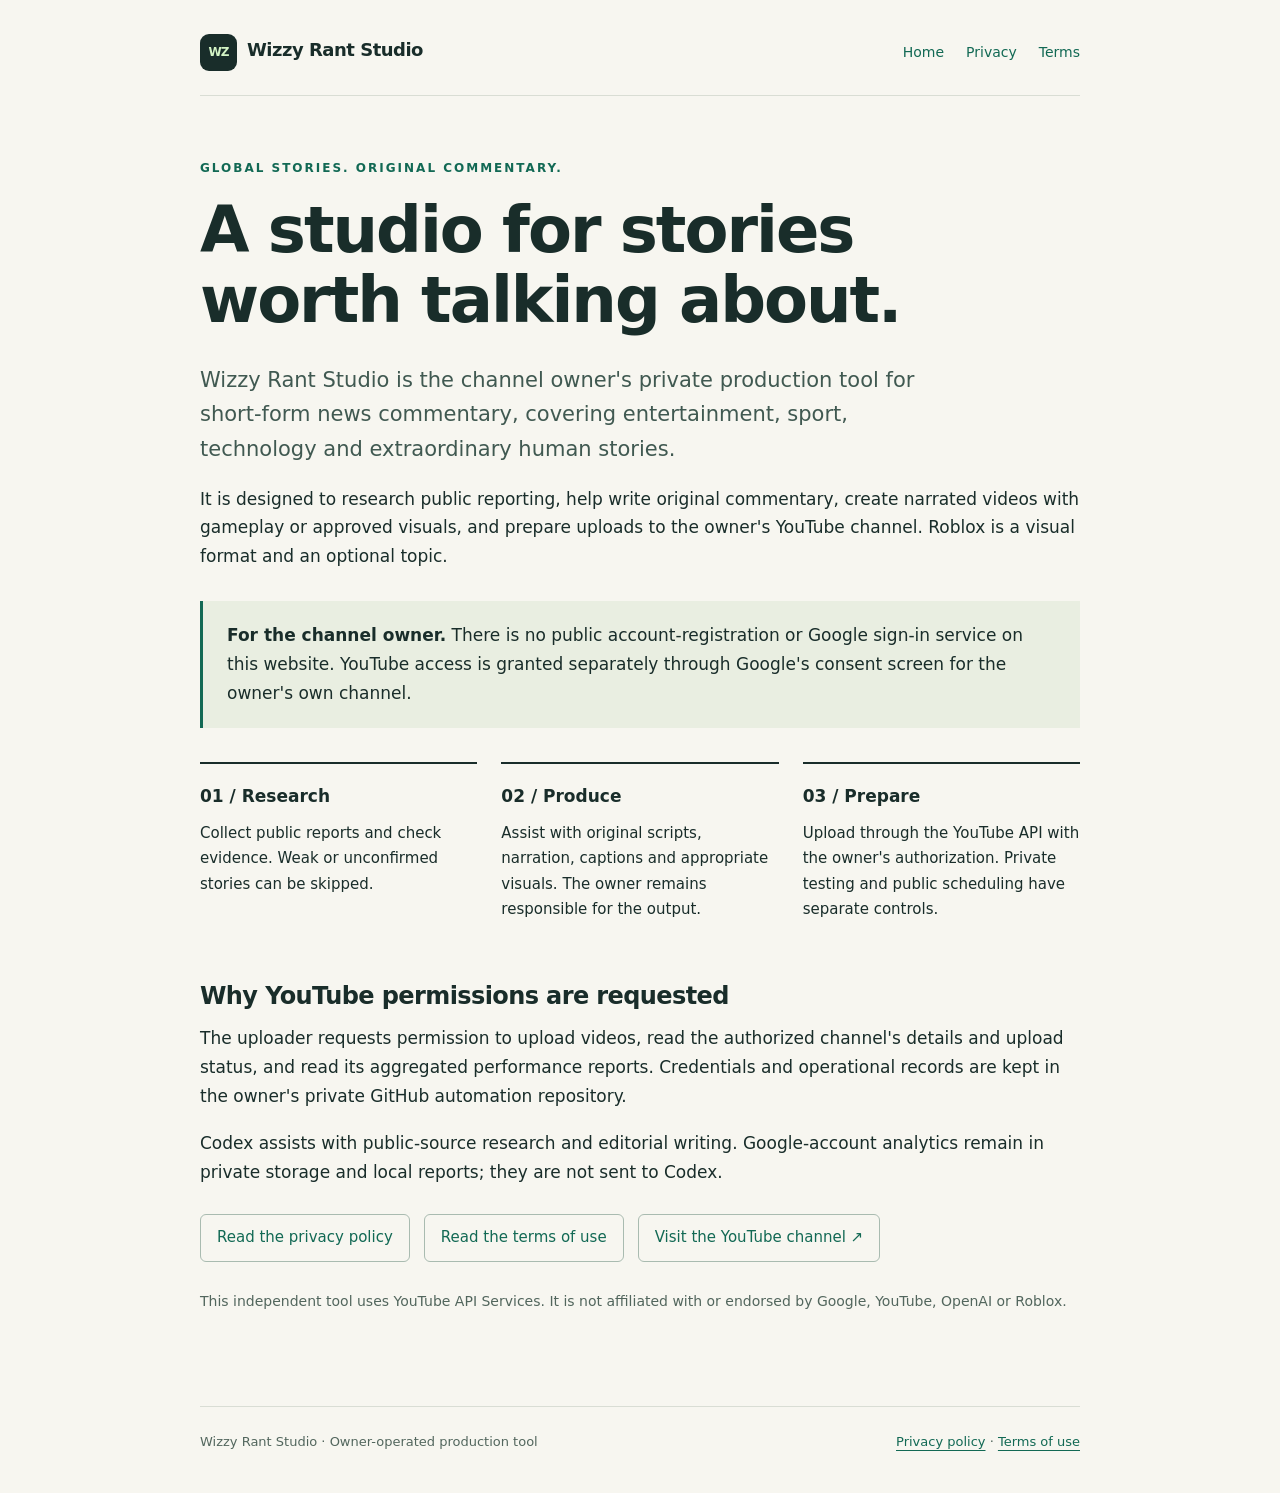
==== wizzy-rant-studio/index.html @ b4275714 "Publish Wizzy Rant Studio homepage and privacy policies" ====
<!doctype html><html lang="en"><head><meta charset="utf-8"><meta name="viewport" content="width=device-width,initial-scale=1"><title>Home | Wizzy Rant Studio</title><meta name="description" content="Wizzy Rant Studio: the channel owner's news commentary production tool. Learn how it works, handles account data and uses YouTube authorization."><link rel="stylesheet" href="style.css"></head><body><header><a class="brand" href="./"><span aria-hidden="true">WZ</span>Wizzy Rant Studio</a><nav aria-label="Main navigation"><a href="./" aria-current="page">Home</a><a href="privacy.html">Privacy</a><a href="terms.html">Terms</a></nav></header><main><p class="eyebrow">Global stories. Original commentary.</p><h1>A studio for stories worth talking about.</h1><p class="lead">Wizzy Rant Studio is the channel owner's private production tool for short-form news commentary, covering entertainment, sport, technology and extraordinary human stories.</p><p>It is designed to research public reporting, help write original commentary, create narrated videos with gameplay or approved visuals, and prepare uploads to the owner's YouTube channel. Roblox is a visual format and an optional topic.</p><div class="notice"><strong>For the channel owner.</strong> There is no public account-registration or Google sign-in service on this website. YouTube access is granted separately through Google's consent screen for the owner's own channel.</div><section aria-label="How the studio works" class="flow"><article><b>01 / Research</b><p>Collect public reports and check evidence. Weak or unconfirmed stories can be skipped.</p></article><article><b>02 / Produce</b><p>Assist with original scripts, narration, captions and appropriate visuals. The owner remains responsible for the output.</p></article><article><b>03 / Prepare</b><p>Upload through the YouTube API with the owner's authorization. Private testing and public scheduling have separate controls.</p></article></section><h2>Why YouTube permissions are requested</h2><p>The uploader requests permission to upload videos, read the authorized channel's details and upload status, and read its aggregated performance reports. Credentials and operational records are kept in the owner's private GitHub automation repository.</p><p>Codex assists with public-source research and editorial writing. Google-account analytics remain in private storage and local reports; they are not sent to Codex.</p><div class="links"><a href="privacy.html">Read the privacy policy</a><a href="terms.html">Read the terms of use</a><a href="https://www.youtube.com/@Wizzy-Rant">Visit the YouTube channel ↗</a></div><p class="small">This independent tool uses YouTube API Services. It is not affiliated with or endorsed by Google, YouTube, OpenAI or Roblox.</p></main><footer><span>Wizzy Rant Studio · Owner-operated production tool</span><span><a href="privacy.html">Privacy policy</a> · <a href="terms.html">Terms of use</a></span></footer></body></html>
---- wizzy-rant-studio/style.css ----
*{box-sizing:border-box}html{color-scheme:light}body{margin:0;background:#f7f6f0;color:#192d2a;font:17px/1.7 system-ui,-apple-system,BlinkMacSystemFont,"Segoe UI",sans-serif}a{color:#126954;text-underline-offset:4px}a:hover{color:#083d31}a:focus-visible{outline:3px solid #e1853b;outline-offset:5px}header,main,footer{width:min(100% - 48px,880px);margin:auto}header{padding:34px 0 24px;border-bottom:1px solid #d9ddd4;display:flex;align-items:center;justify-content:space-between;gap:24px}.brand{font-weight:800;text-decoration:none;font-size:18px;letter-spacing:-.5px;color:#192d2a}.brand span{display:inline-grid;place-items:center;background:#192d2a;color:#d3f4c5;border-radius:9px;width:37px;height:37px;font-size:12px;letter-spacing:-1px;margin-right:10px}nav{display:flex;gap:22px;font-size:14px}nav a{text-decoration:none}main{padding:62px 0 74px}.eyebrow{font-size:12px;font-weight:800;text-transform:uppercase;letter-spacing:2px;color:#126954;margin:0 0 18px}h1{font-size:clamp(36px,6vw,64px);line-height:1.08;letter-spacing:-2px;margin:0 0 28px;max-width:760px}h2{font-size:24px;line-height:1.3;letter-spacing:-.6px;margin:40px 0 12px}p{margin:0 0 18px}.lead{font-size:21px;line-height:1.65;max-width:740px;color:#405951}.notice{background:#e9eee1;border-left:3px solid #126954;padding:20px 24px;margin:30px 0}.flow{display:grid;grid-template-columns:repeat(3,1fr);gap:24px;margin:34px 0}.flow article{border-top:2px solid #192d2a;padding-top:18px}.flow b{display:block;margin-bottom:10px}.flow p{font-size:15px}.links{display:flex;gap:14px;flex-wrap:wrap;margin:28px 0}.links a{border:1px solid #a9bbb0;border-radius:6px;padding:10px 16px;text-decoration:none;font-size:15px}ul{padding-left:24px}li{margin:9px 0}.small{font-size:14px;color:#52665d}.policy{max-width:760px}footer{border-top:1px solid #d9ddd4;padding:24px 0 40px;font-size:13px;color:#52665d;display:flex;justify-content:space-between;gap:18px;flex-wrap:wrap}@media(max-width:600px){header,main,footer{width:calc(100% - 36px)}header{align-items:flex-start;flex-direction:column;gap:16px;padding-top:24px}nav{gap:22px}main{padding:42px 0 54px}.flow{grid-template-columns:1fr;gap:16px}h1{letter-spacing:-1.2px}.lead{font-size:19px}.notice{padding:16px 18px}}
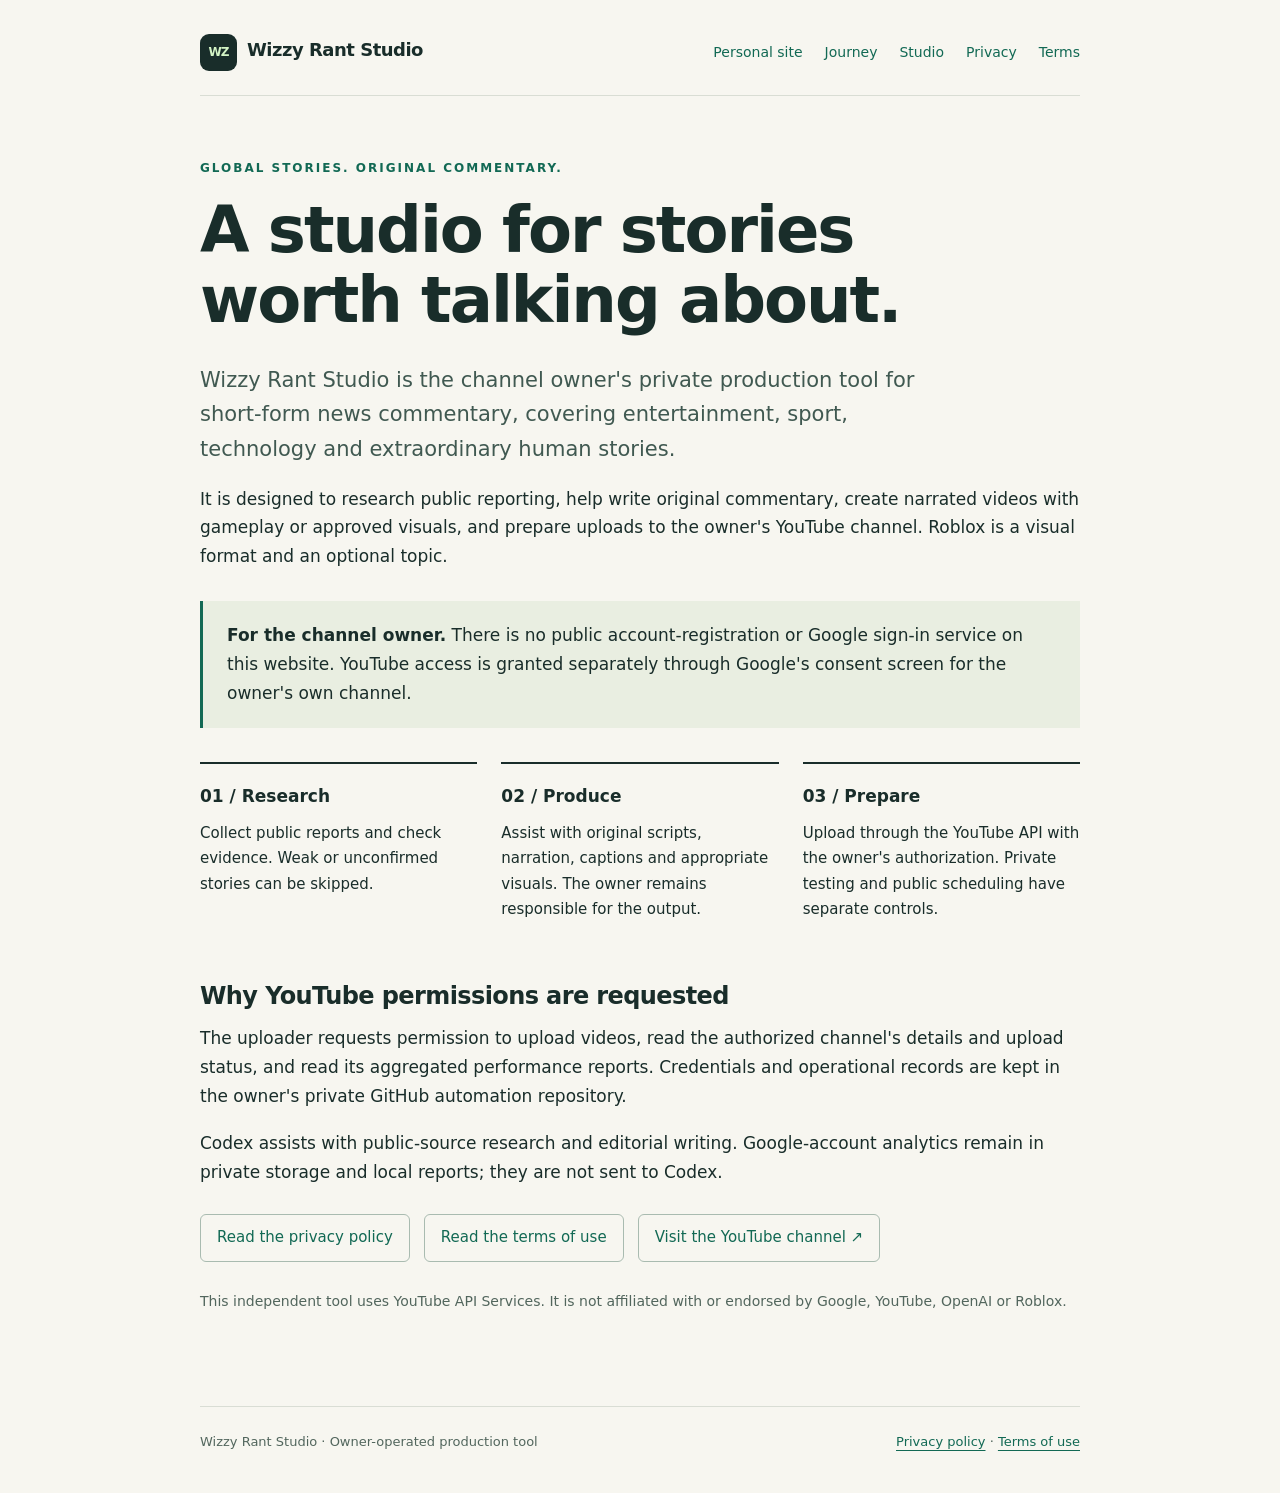
==== commit 0099ff04: "Add YouTube journey journal and link it from the personal homepage" ====
--- a/wizzy-rant-studio/index.html
+++ b/wizzy-rant-studio/index.html
@@ -1 +1 @@
-<!doctype html><html lang="en"><head><meta charset="utf-8"><meta name="viewport" content="width=device-width,initial-scale=1"><title>Home | Wizzy Rant Studio</title><meta name="description" content="Wizzy Rant Studio: the channel owner's news commentary production tool. Learn how it works, handles account data and uses YouTube authorization."><link rel="stylesheet" href="style.css"></head><body><header><a class="brand" href="./"><span aria-hidden="true">WZ</span>Wizzy Rant Studio</a><nav aria-label="Main navigation"><a href="./" aria-current="page">Home</a><a href="privacy.html">Privacy</a><a href="terms.html">Terms</a></nav></header><main><p class="eyebrow">Global stories. Original commentary.</p><h1>A studio for stories worth talking about.</h1><p class="lead">Wizzy Rant Studio is the channel owner's private production tool for short-form news commentary, covering entertainment, sport, technology and extraordinary human stories.</p><p>It is designed to research public reporting, help write original commentary, create narrated videos with gameplay or approved visuals, and prepare uploads to the owner's YouTube channel. Roblox is a visual format and an optional topic.</p><div class="notice"><strong>For the channel owner.</strong> There is no public account-registration or Google sign-in service on this website. YouTube access is granted separately through Google's consent screen for the owner's own channel.</div><section aria-label="How the studio works" class="flow"><article><b>01 / Research</b><p>Collect public reports and check evidence. Weak or unconfirmed stories can be skipped.</p></article><article><b>02 / Produce</b><p>Assist with original scripts, narration, captions and appropriate visuals. The owner remains responsible for the output.</p></article><article><b>03 / Prepare</b><p>Upload through the YouTube API with the owner's authorization. Private testing and public scheduling have separate controls.</p></article></section><h2>Why YouTube permissions are requested</h2><p>The uploader requests permission to upload videos, read the authorized channel's details and upload status, and read its aggregated performance reports. Credentials and operational records are kept in the owner's private GitHub automation repository.</p><p>Codex assists with public-source research and editorial writing. Google-account analytics remain in private storage and local reports; they are not sent to Codex.</p><div class="links"><a href="privacy.html">Read the privacy policy</a><a href="terms.html">Read the terms of use</a><a href="https://www.youtube.com/@Wizzy-Rant">Visit the YouTube channel ↗</a></div><p class="small">This independent tool uses YouTube API Services. It is not affiliated with or endorsed by Google, YouTube, OpenAI or Roblox.</p></main><footer><span>Wizzy Rant Studio · Owner-operated production tool</span><span><a href="privacy.html">Privacy policy</a> · <a href="terms.html">Terms of use</a></span></footer></body></html>+<!doctype html><html lang="en"><head><meta charset="utf-8"><meta name="viewport" content="width=device-width,initial-scale=1"><title>Home | Wizzy Rant Studio</title><meta name="description" content="Wizzy Rant Studio: the channel owner's news commentary production tool. Learn how it works, handles account data and uses YouTube authorization."><link rel="stylesheet" href="style.css"></head><body><header><a class="brand" href="./"><span aria-hidden="true">WZ</span>Wizzy Rant Studio</a><nav aria-label="Main navigation"><a href="../">Personal site</a><a href="../youtube/">Journey</a><a href="./" aria-current="page">Studio</a><a href="privacy.html">Privacy</a><a href="terms.html">Terms</a></nav></header><main><p class="eyebrow">Global stories. Original commentary.</p><h1>A studio for stories worth talking about.</h1><p class="lead">Wizzy Rant Studio is the channel owner's private production tool for short-form news commentary, covering entertainment, sport, technology and extraordinary human stories.</p><p>It is designed to research public reporting, help write original commentary, create narrated videos with gameplay or approved visuals, and prepare uploads to the owner's YouTube channel. Roblox is a visual format and an optional topic.</p><div class="notice"><strong>For the channel owner.</strong> There is no public account-registration or Google sign-in service on this website. YouTube access is granted separately through Google's consent screen for the owner's own channel.</div><section aria-label="How the studio works" class="flow"><article><b>01 / Research</b><p>Collect public reports and check evidence. Weak or unconfirmed stories can be skipped.</p></article><article><b>02 / Produce</b><p>Assist with original scripts, narration, captions and appropriate visuals. The owner remains responsible for the output.</p></article><article><b>03 / Prepare</b><p>Upload through the YouTube API with the owner's authorization. Private testing and public scheduling have separate controls.</p></article></section><h2>Why YouTube permissions are requested</h2><p>The uploader requests permission to upload videos, read the authorized channel's details and upload status, and read its aggregated performance reports. Credentials and operational records are kept in the owner's private GitHub automation repository.</p><p>Codex assists with public-source research and editorial writing. Google-account analytics remain in private storage and local reports; they are not sent to Codex.</p><div class="links"><a href="privacy.html">Read the privacy policy</a><a href="terms.html">Read the terms of use</a><a href="https://www.youtube.com/@Wizzy-Rant">Visit the YouTube channel ↗</a></div><p class="small">This independent tool uses YouTube API Services. It is not affiliated with or endorsed by Google, YouTube, OpenAI or Roblox.</p></main><footer><span>Wizzy Rant Studio · Owner-operated production tool</span><span><a href="privacy.html">Privacy policy</a> · <a href="terms.html">Terms of use</a></span></footer></body></html>
